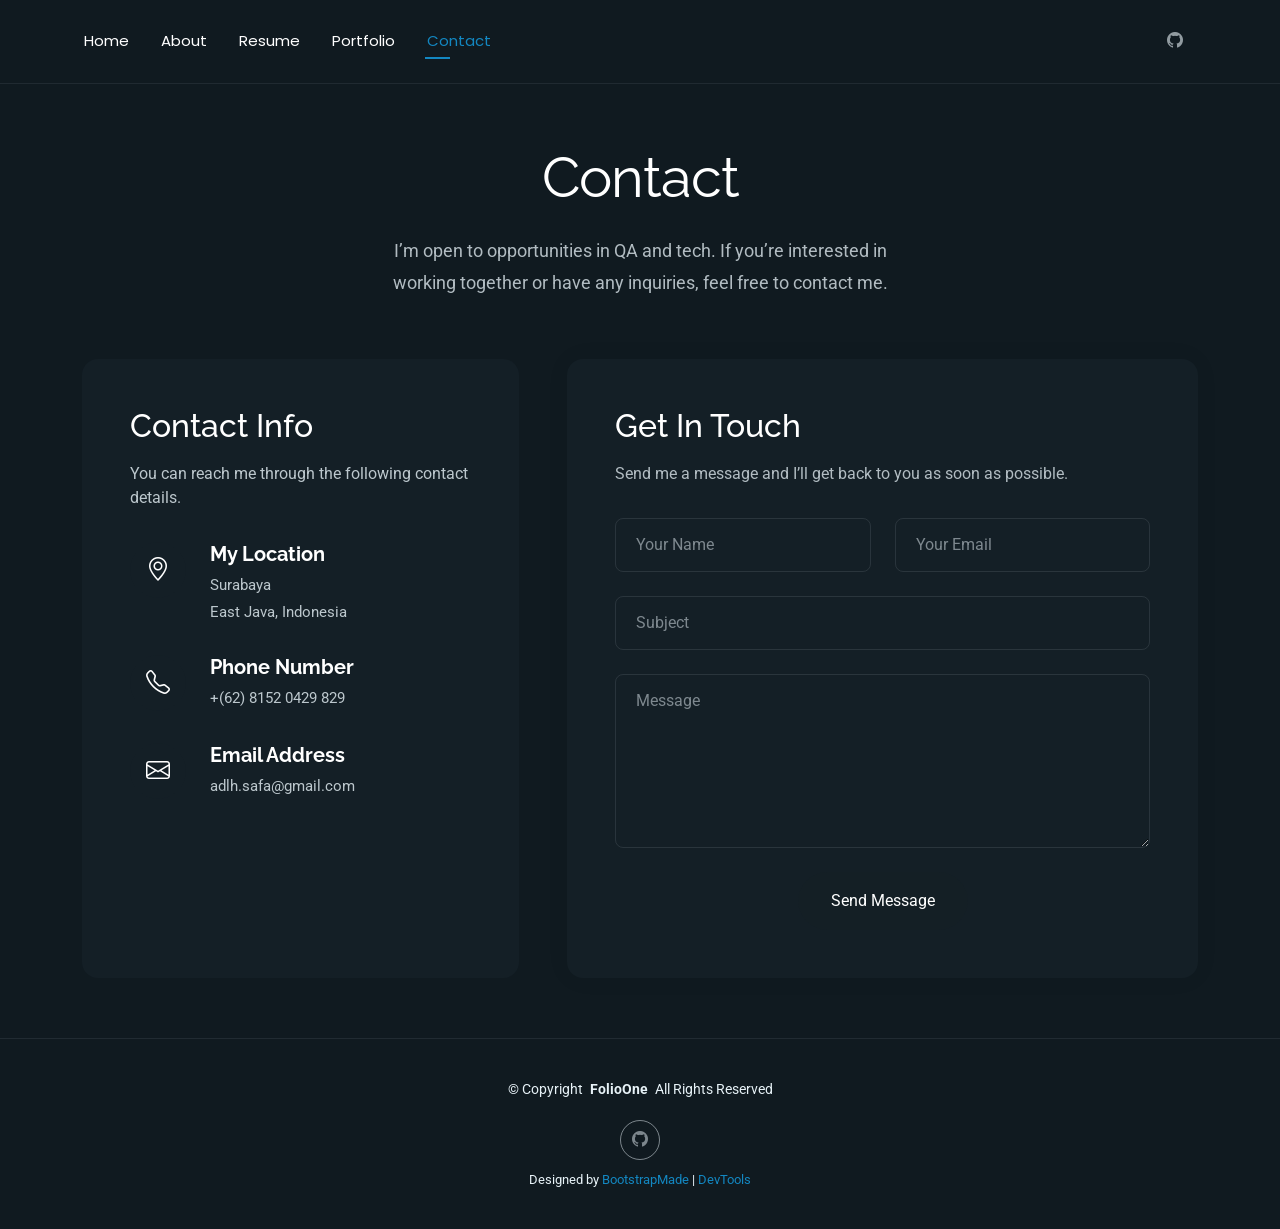
==== contact.html @ fc89f45d "upload portfolio" ====
<!DOCTYPE html>
<html lang="en">

<head>
  <meta charset="utf-8">
  <meta content="width=device-width, initial-scale=1.0" name="viewport">
  <title>Contact - Safa Adilah's Portfolio</title>
  <meta name="description" content="">
  <meta name="keywords" content="">

  <!-- Favicons -->
  <link href="assets/img/favicon.png" rel="icon">
  <link href="assets/img/apple-touch-icon.png" rel="apple-touch-icon">

  <!-- Fonts -->
  <link href="https://fonts.googleapis.com" rel="preconnect">
  <link href="https://fonts.gstatic.com" rel="preconnect" crossorigin>
  <link href="https://fonts.googleapis.com/css2?family=Roboto:ital,wght@0,100;0,300;0,400;0,500;0,700;0,900;1,100;1,300;1,400;1,500;1,700;1,900&family=Poppins:ital,wght@0,100;0,200;0,300;0,400;0,500;0,600;0,700;0,800;0,900;1,100;1,200;1,300;1,400;1,500;1,600;1,700;1,800;1,900&family=Raleway:ital,wght@0,100;0,200;0,300;0,400;0,500;0,600;0,700;0,800;0,900;1,100;1,200;1,300;1,400;1,500;1,600;1,700;1,800;1,900&display=swap" rel="stylesheet">

  <!-- Vendor CSS Files -->
  <link href="assets/vendor/bootstrap/css/bootstrap.min.css" rel="stylesheet">
  <link href="assets/vendor/bootstrap-icons/bootstrap-icons.css" rel="stylesheet">
  <link href="assets/vendor/aos/aos.css" rel="stylesheet">
  <link href="assets/vendor/swiper/swiper-bundle.min.css" rel="stylesheet">
  <link href="assets/vendor/glightbox/css/glightbox.min.css" rel="stylesheet">

  <!-- Main CSS File -->
  <link href="assets/css/main.css" rel="stylesheet">

  <!-- =======================================================
  * Template Name: FolioOne
  * Template URL: https://bootstrapmade.com/folioone-bootstrap-portfolio-website-template/
  * Updated: Aug 23 2025 with Bootstrap v5.3.7
  * Author: BootstrapMade.com
  * License: https://bootstrapmade.com/license/
  ======================================================== -->
</head>

<body class="contact-page">

  <header id="header" class="header d-flex align-items-center light-background sticky-top">
    <div class="container position-relative d-flex align-items-center justify-content-between">

      <!-- <a href="index.html" class="logo d-flex align-items-center me-auto me-xl-0">
      <img src="assets/img/logo.webp" alt="">
      <h1 class="sitename">FolioOne</h1> 
    </a> -->

      <nav id="navmenu" class="navmenu">
        <ul>
          <li><a href="index.html">Home</a></li>
          <li><a href="about.html">About</a></li>
          <li><a href="resume.html">Resume</a></li>
          <li><a href="portfolio.html">Portfolio</a></li>
          <li><a href="contact.html" class="active">Contact</a></li>
        </ul>
        <i class="mobile-nav-toggle d-xl-none bi bi-list"></i>
      </nav>

      <div class="header-social-links">
        <a href="https://github.com/Safadlh/" class="github"><i class="bi bi-github"></i></a>
      </div>

    </div>
  </header>

  <main class="main">

    <!-- Contact Section -->
    <section id="contact" class="contact section">

      <!-- Section Title -->
      <div class="container section-title" data-aos="fade-up">
        <h2>Contact</h2>
        <p>I’m open to opportunities in QA and tech. If you’re interested in working together or have any inquiries, feel free to contact me.</p>
      </div><!-- End Section Title -->

      <div class="container" data-aos="fade-up" data-aos-delay="100">

        <div class="row g-4 g-lg-5">
          <div class="col-lg-5">
            <div class="info-box" data-aos="fade-up" data-aos-delay="200">
              <h3>Contact Info</h3>
              <p>You can reach me through the following contact details.</p>

              <div class="info-item" data-aos="fade-up" data-aos-delay="300">
                <div class="icon-box">
                  <i class="bi bi-geo-alt"></i>
                </div>
                <div class="content">
                  <h4>My Location</h4>
                  <p>Surabaya</p>
                  <p>East Java, Indonesia</p>
                </div>
              </div>

              <div class="info-item" data-aos="fade-up" data-aos-delay="400">
                <div class="icon-box">
                  <i class="bi bi-telephone"></i>
                </div>
                <div class="content">
                  <h4>Phone Number</h4>
                  <p>+(62) 8152 0429 829</p>
                </div>
              </div>

              <div class="info-item" data-aos="fade-up" data-aos-delay="500">
                <div class="icon-box">
                  <i class="bi bi-envelope"></i>
                </div>
                <div class="content">
                  <h4>Email Address</h4>
                  <p>adlh.safa@gmail.com</p>
                </div>
              </div>
            </div>
          </div>

          <div class="col-lg-7">
            <div class="contact-form" data-aos="fade-up" data-aos-delay="300">
              <h3>Get In Touch</h3>
              <p>Send me a message and I’ll get back to you as soon as possible.</p>

              <form action="forms/contact.php" method="post" class="php-email-form" data-aos="fade-up" data-aos-delay="200">
                <div class="row gy-4">

                  <div class="col-md-6">
                    <input type="text" name="name" class="form-control" placeholder="Your Name" required="">
                  </div>

                  <div class="col-md-6 ">
                    <input type="email" class="form-control" name="email" placeholder="Your Email" required="">
                  </div>

                  <div class="col-12">
                    <input type="text" class="form-control" name="subject" placeholder="Subject" required="">
                  </div>

                  <div class="col-12">
                    <textarea class="form-control" name="message" rows="6" placeholder="Message" required=""></textarea>
                  </div>

                  <div class="col-12 text-center">
                    <div class="loading">Loading</div>
                    <div class="error-message"></div>
                    <div class="sent-message">Your message has been sent. Thank you!</div>

                    <button type="submit" class="btn">Send Message</button>
                  </div>

                </div>
              </form>

            </div>
          </div>

        </div>

      </div>

    </section><!-- /Contact Section -->

  </main>

  <footer id="footer" class="footer">

    <div class="container">
      <div class="copyright text-center ">
        <p>© <span>Copyright</span> <strong class="px-1 sitename">FolioOne</strong> <span>All Rights Reserved<br></span></p>
      </div>
      <div class="social-links d-flex justify-content-center">
        <a href="https://github.com/Safadlh/" class="github"><i class="bi bi-github"></i></a>
      </div>
      <div class="credits">
        <!-- All the links in the footer should remain intact. -->
        <!-- You can delete the links only if you've purchased the pro version. -->
        <!-- Licensing information: https://bootstrapmade.com/license/ -->
        <!-- Purchase the pro version with working PHP/AJAX contact form: [buy-url] -->
        Designed by <a href="https://bootstrapmade.com/">BootstrapMade</a> | <a href="https://bootstrapmade.com/tools/">DevTools</a>
      </div>
    </div>

  </footer>

  <!-- Scroll Top -->
  <a href="#" id="scroll-top" class="scroll-top d-flex align-items-center justify-content-center"><i class="bi bi-arrow-up-short"></i></a>

  <!-- Preloader -->
  <div id="preloader"></div>

  <!-- Vendor JS Files -->
  <script src="assets/vendor/bootstrap/js/bootstrap.bundle.min.js"></script>
  <script src="assets/vendor/php-email-form/validate.js"></script>
  <script src="assets/vendor/aos/aos.js"></script>
  <script src="assets/vendor/typed.js/typed.umd.js"></script>
  <script src="assets/vendor/waypoints/noframework.waypoints.js"></script>
  <script src="assets/vendor/purecounter/purecounter_vanilla.js"></script>
  <script src="assets/vendor/swiper/swiper-bundle.min.js"></script>
  <script src="assets/vendor/imagesloaded/imagesloaded.pkgd.min.js"></script>
  <script src="assets/vendor/isotope-layout/isotope.pkgd.min.js"></script>
  <script src="assets/vendor/glightbox/js/glightbox.min.js"></script>

  <!-- Main JS File -->
  <script src="assets/js/main.js"></script>

</body>

</html>
---- assets/css/main.css ----
/**
* Template Name: FolioOne
* Template URL: https://bootstrapmade.com/folioone-bootstrap-portfolio-website-template/
* Updated: Aug 23 2025 with Bootstrap v5.3.7
* Author: BootstrapMade.com
* License: https://bootstrapmade.com/license/
*/

/*--------------------------------------------------------------
# Font & Color Variables
# Help: https://bootstrapmade.com/color-system/
--------------------------------------------------------------*/
/* Fonts */
:root {
  --default-font: "Roboto",  system-ui, -apple-system, "Segoe UI", Roboto, "Helvetica Neue", Arial, "Noto Sans", "Liberation Sans", sans-serif, "Apple Color Emoji", "Segoe UI Emoji", "Segoe UI Symbol", "Noto Color Emoji";
  --heading-font: "Raleway",  sans-serif;
  --nav-font: "Poppins",  sans-serif;
}

/* Global Colors - The following color variables are used throughout the website. Updating them here will change the color scheme of the entire website */
:root { 
  --background-color: #101a20; /* Background color for the entire website, including individual sections */
  --default-color: #e7f2f7; /* Default color used for the majority of the text content across the entire website */
  --heading-color: #ffffff; /* Color for headings, subheadings and title throughout the website */
  --accent-color: #1387c1; /* Accent color that represents your brand on the website. It's used for buttons, links, and other elements that need to stand out */
  --surface-color: #141f26; /* The surface color is used as a background of boxed elements within sections, such as cards, icon boxes, or other elements that require a visual separation from the global background. */
  --contrast-color: #ffffff; /* Contrast color for text, ensuring readability against backgrounds of accent, heading, or default colors. */
}

/* Nav Menu Colors - The following color variables are used specifically for the navigation menu. They are separate from the global colors to allow for more customization options */
:root {
  --nav-color: #ffffff;  /* The default color of the main navmenu links */
  --nav-hover-color: #1387c1; /* Applied to main navmenu links when they are hovered over or active */
  --nav-mobile-background-color: #213642; /* Used as the background color for mobile navigation menu */
  --nav-dropdown-background-color: #051117; /* Used as the background color for dropdown items that appear when hovering over primary navigation items */
  --nav-dropdown-color: #e7f2f7; /* Used for navigation links of the dropdown items in the navigation menu. */
  --nav-dropdown-hover-color: #1387c1; /* Similar to --nav-hover-color, this color is applied to dropdown navigation links when they are hovered over. */
}

/* Color Presets - These classes override global colors when applied to any section or element, providing reuse of the sam color scheme. */

.light-background {
  --background-color: #142027;
  --surface-color: #325264;
}

.dark-background {
  --background-color: #0b1419;
  --default-color: #ffffff;
  --heading-color: #ffffff;
  --surface-color: #252525;
  --contrast-color: #ffffff;
}

/* Smooth scroll */
:root {
  scroll-behavior: smooth;
}

/*--------------------------------------------------------------
# General Styling & Shared Classes
--------------------------------------------------------------*/
body {
  color: var(--default-color);
  background-color: var(--background-color);
  font-family: var(--default-font);
}

a {
  color: var(--accent-color);
  text-decoration: none;
  transition: 0.3s;
}

a:hover {
  color: color-mix(in srgb, var(--accent-color), transparent 25%);
  text-decoration: none;
}

h1,
h2,
h3,
h4,
h5,
h6 {
  color: var(--heading-color);
  font-family: var(--heading-font);
}

/* PHP Email Form Messages
------------------------------*/
.php-email-form .error-message {
  display: none;
  background: #df1529;
  color: #ffffff;
  text-align: left;
  padding: 15px;
  margin-bottom: 24px;
  font-weight: 600;
}

.php-email-form .sent-message {
  display: none;
  color: #ffffff;
  background: #059652;
  text-align: center;
  padding: 15px;
  margin-bottom: 24px;
  font-weight: 600;
}

.php-email-form .loading {
  display: none;
  background: var(--surface-color);
  text-align: center;
  padding: 15px;
  margin-bottom: 24px;
}

.php-email-form .loading:before {
  content: "";
  display: inline-block;
  border-radius: 50%;
  width: 24px;
  height: 24px;
  margin: 0 10px -6px 0;
  border: 3px solid var(--accent-color);
  border-top-color: var(--surface-color);
  animation: php-email-form-loading 1s linear infinite;
}

@keyframes php-email-form-loading {
  0% {
    transform: rotate(0deg);
  }

  100% {
    transform: rotate(360deg);
  }
}

/*--------------------------------------------------------------
# Global Header
--------------------------------------------------------------*/
.header {
  --background-color: rgba(255, 255, 255, 0);
  color: var(--default-color);
  background-color: var(--background-color);
  padding: 15px 0;
  transition: all 0.5s;
  z-index: 997;
  border-bottom: 1px solid color-mix(in srgb, var(--default-color), transparent 92%);
}

.header .logo {
  line-height: 1;
}

.header .logo img {
  max-height: 36px;
  margin-right: 8px;
}

.header .logo h1 {
  font-size: 32px;
  margin: 0;
  font-weight: 400;
  color: var(--heading-color);
}

.header .header-social-links {
  padding-right: 15px;
}

.header .header-social-links a {
  color: color-mix(in srgb, var(--default-color), transparent 40%);
  padding-left: 6px;
  display: inline-block;
  transition: 0.3s;
  font-size: 16px;
}

.header .header-social-links a:hover {
  color: var(--default-color);
}

.header .header-social-links a i {
  line-height: 0px;
}

@media (max-width: 1200px) {
  .header .logo {
    order: 1;
  }

  .header .header-social-links {
    order: 2;
  }

  .header .navmenu {
    order: 3;
  }
}

/* Global Header on Scroll
------------------------------*/
.scrolled .header {
  --background-color: rgba(16, 26, 32, 0.9);
}

/*--------------------------------------------------------------
# Navigation Menu
--------------------------------------------------------------*/
/* Desktop Navigation */
@media (min-width: 1200px) {
  .navmenu {
    padding: 0;
  }

  .navmenu ul {
    margin: 0;
    padding: 0;
    display: flex;
    list-style: none;
    align-items: center;
  }

  .navmenu li {
    position: relative;
  }

  .navmenu>ul>li {
    white-space: nowrap;
    padding: 15px 28px 15px 0;
  }

  .navmenu>ul>li:last-child {
    padding-right: 0;
  }

  .navmenu a,
  .navmenu a:focus {
    color: var(--nav-color);
    font-size: 15px;
    padding: 0 2px;
    font-family: var(--nav-font);
    font-weight: 400;
    display: flex;
    align-items: center;
    justify-content: space-between;
    white-space: nowrap;
    transition: 0.3s;
    position: relative;
  }

  .navmenu a i,
  .navmenu a:focus i {
    font-size: 12px;
    line-height: 0;
    margin-left: 5px;
    transition: 0.3s;
  }

  .navmenu>ul>li>a:before {
    content: "";
    position: absolute;
    height: 2px;
    bottom: -6px;
    left: 0;
    background-color: var(--nav-hover-color);
    visibility: hidden;
    width: 0px;
    transition: all 0.3s ease-in-out 0s;
  }

  .navmenu a:hover:before,
  .navmenu li:hover>a:before,
  .navmenu .active:before {
    visibility: visible;
    width: 25px;
  }

  .navmenu li:hover>a,
  .navmenu .active,
  .navmenu .active:focus {
    color: var(--nav-hover-color);
  }

  .navmenu .dropdown ul {
    margin: 0;
    padding: 10px 0;
    background: var(--nav-dropdown-background-color);
    display: block;
    position: absolute;
    visibility: hidden;
    left: -5px;
    top: 130%;
    opacity: 0;
    transition: 0.3s;
    border-radius: 4px;
    z-index: 99;
    box-shadow: 0px 0px 30px rgba(0, 0, 0, 0.1);
  }

  .navmenu .dropdown ul li {
    min-width: 200px;
  }

  .navmenu .dropdown ul a {
    padding: 10px 20px;
    font-size: 15px;
    text-transform: none;
    color: var(--nav-dropdown-color);
  }

  .navmenu .dropdown ul a i {
    font-size: 12px;
  }

  .navmenu .dropdown ul a:hover,
  .navmenu .dropdown ul .active:hover,
  .navmenu .dropdown ul li:hover>a {
    color: var(--nav-dropdown-hover-color);
  }

  .navmenu .dropdown:hover>ul {
    opacity: 1;
    top: 100%;
    visibility: visible;
  }

  .navmenu .dropdown .dropdown ul {
    top: 0;
    left: -90%;
    visibility: hidden;
  }

  .navmenu .dropdown .dropdown:hover>ul {
    opacity: 1;
    top: 0;
    left: -100%;
    visibility: visible;
  }
}

/* Mobile Navigation */
@media (max-width: 1199px) {
  .mobile-nav-toggle {
    color: var(--nav-color);
    font-size: 28px;
    line-height: 0;
    margin-right: 10px;
    cursor: pointer;
    transition: color 0.3s;
  }

  .navmenu {
    padding: 0;
    z-index: 9997;
  }

  .navmenu ul {
    display: none;
    list-style: none;
    position: absolute;
    inset: 60px 20px 20px 20px;
    padding: 10px 0;
    margin: 0;
    border-radius: 6px;
    background-color: var(--nav-mobile-background-color);
    border: 1px solid color-mix(in srgb, var(--default-color), transparent 90%);
    box-shadow: none;
    overflow-y: auto;
    transition: 0.3s;
    z-index: 9998;
  }

  .navmenu a,
  .navmenu a:focus {
    color: var(--nav-dropdown-color);
    padding: 10px 20px;
    font-family: var(--nav-font);
    font-size: 17px;
    font-weight: 500;
    display: flex;
    align-items: center;
    justify-content: space-between;
    white-space: nowrap;
    transition: 0.3s;
  }

  .navmenu a i,
  .navmenu a:focus i {
    font-size: 12px;
    line-height: 0;
    margin-left: 5px;
    width: 30px;
    height: 30px;
    display: flex;
    align-items: center;
    justify-content: center;
    border-radius: 50%;
    transition: 0.3s;
    background-color: color-mix(in srgb, var(--accent-color), transparent 90%);
  }

  .navmenu a i:hover,
  .navmenu a:focus i:hover {
    background-color: var(--accent-color);
    color: var(--contrast-color);
  }

  .navmenu a:hover,
  .navmenu .active,
  .navmenu .active:focus {
    color: var(--nav-dropdown-hover-color);
  }

  .navmenu .active i,
  .navmenu .active:focus i {
    background-color: var(--accent-color);
    color: var(--contrast-color);
    transform: rotate(180deg);
  }

  .navmenu .dropdown ul {
    position: static;
    display: none;
    z-index: 99;
    padding: 10px 0;
    margin: 10px 20px;
    background-color: var(--nav-dropdown-background-color);
    transition: all 0.5s ease-in-out;
  }

  .navmenu .dropdown ul ul {
    background-color: rgba(33, 37, 41, 0.1);
  }

  .navmenu .dropdown>.dropdown-active {
    display: block;
    background-color: rgba(33, 37, 41, 0.03);
  }

  .mobile-nav-active {
    overflow: hidden;
  }

  .mobile-nav-active .mobile-nav-toggle {
    color: #fff;
    position: absolute;
    font-size: 32px;
    top: 15px;
    right: 15px;
    margin-right: 0;
    z-index: 9999;
  }

  .mobile-nav-active .navmenu {
    position: fixed;
    overflow: hidden;
    inset: 0;
    background: rgba(33, 37, 41, 0.8);
    transition: 0.3s;
  }

  .mobile-nav-active .navmenu>ul {
    display: block;
  }
}

/*--------------------------------------------------------------
# Global Footer
--------------------------------------------------------------*/
.footer {
  color: var(--default-color);
  background-color: var(--background-color);
  font-size: 14px;
  padding: 40px 0;
  position: relative;
  border-top: 1px solid color-mix(in srgb, var(--default-color), transparent 92%);
}

.footer .copyright p {
  margin-bottom: 0;
}

.footer .social-links {
  margin-top: 20px;
}

.footer .social-links a {
  display: flex;
  align-items: center;
  justify-content: center;
  width: 40px;
  height: 40px;
  border-radius: 50%;
  border: 1px solid color-mix(in srgb, var(--default-color), transparent 50%);
  font-size: 16px;
  color: color-mix(in srgb, var(--default-color), transparent 50%);
  margin: 0 5px;
  transition: 0.3s;
}

.footer .social-links a:hover {
  color: var(--accent-color);
  border-color: var(--accent-color);
}

.footer .credits {
  margin-top: 10px;
  font-size: 13px;
  text-align: center;
}

/*--------------------------------------------------------------
# Preloader
--------------------------------------------------------------*/
#preloader {
  position: fixed;
  inset: 0;
  z-index: 9999;
  overflow: hidden;
  background-color: var(--background-color);
  transition: all 0.6s ease-out;
  width: 100%;
  height: 100vh;
}

#preloader:before,
#preloader:after {
  content: "";
  position: absolute;
  border: 4px solid var(--accent-color);
  border-radius: 50%;
  animation: animate-preloader 2s cubic-bezier(0, 0.2, 0.8, 1) infinite;
}

#preloader:after {
  animation-delay: -0.5s;
}

@keyframes animate-preloader {
  0% {
    width: 10px;
    height: 10px;
    top: calc(50% - 5px);
    left: calc(50% - 5px);
    opacity: 1;
  }

  100% {
    width: 72px;
    height: 72px;
    top: calc(50% - 36px);
    left: calc(50% - 36px);
    opacity: 0;
  }
}

/*--------------------------------------------------------------
# Scroll Top Button
--------------------------------------------------------------*/
.scroll-top {
  position: fixed;
  visibility: hidden;
  opacity: 0;
  right: 15px;
  bottom: -15px;
  z-index: 99999;
  background-color: var(--accent-color);
  width: 44px;
  height: 44px;
  border-radius: 50px;
  transition: all 0.4s;
}

.scroll-top i {
  font-size: 24px;
  color: var(--contrast-color);
  line-height: 0;
}

.scroll-top:hover {
  background-color: color-mix(in srgb, var(--accent-color), transparent 20%);
  color: var(--contrast-color);
}

.scroll-top.active {
  visibility: visible;
  opacity: 1;
  bottom: 15px;
}

/*--------------------------------------------------------------
# Disable aos animation delay on mobile devices
--------------------------------------------------------------*/
@media screen and (max-width: 768px) {
  [data-aos-delay] {
    transition-delay: 0 !important;
  }
}

/*--------------------------------------------------------------
# Global Page Titles & Breadcrumbs
--------------------------------------------------------------*/
.page-title {
  color: var(--default-color);
  background-color: var(--background-color);
  position: relative;
}

.page-title .heading {
  padding: 80px 0;
  border-top: 1px solid color-mix(in srgb, var(--default-color), transparent 90%);
}

.page-title .heading h1 {
  font-size: 38px;
  font-weight: 700;
}

.page-title nav {
  background-color: color-mix(in srgb, var(--default-color), transparent 96%);
  padding: 20px 0;
}

.page-title nav ol {
  display: flex;
  flex-wrap: wrap;
  list-style: none;
  padding: 0;
  margin: 0;
  font-size: 16px;
  font-weight: 400;
}

.page-title nav ol li+li {
  padding-left: 10px;
}

.page-title nav ol li+li::before {
  content: "/";
  display: inline-block;
  padding-right: 10px;
  color: color-mix(in srgb, var(--default-color), transparent 70%);
}

/*--------------------------------------------------------------
# Global Sections
--------------------------------------------------------------*/
section,
.section {
  color: var(--default-color);
  background-color: var(--background-color);
  padding: 60px 0;
  scroll-margin-top: 100px;
  overflow: clip;
}

@media (max-width: 1199px) {

  section,
  .section {
    scroll-margin-top: 66px;
  }
}

/*--------------------------------------------------------------
# Global Section Titles
--------------------------------------------------------------*/
.section-title {
  text-align: center;
  padding-bottom: 60px;
  position: relative;
}

.section-title h2 {
  font-size: 3.5rem;
  font-weight: 400;
  line-height: 1.2;
  color: var(--heading-color);
  margin-bottom: 1.5rem;
  letter-spacing: -1px;
}

@media (max-width: 768px) {
  .section-title h2 {
    font-size: 2.5rem;
  }
}

.section-title p {
  font-size: 1.125rem;
  line-height: 1.8;
  color: color-mix(in srgb, var(--default-color), transparent 25%);
  max-width: 900px;
  margin: 0 auto;
  text-wrap: balance;
}

/*--------------------------------------------------------------
# Hero Section
--------------------------------------------------------------*/
.hero {
  padding: 80px 0;
  min-height: 100vh;
  display: flex;
  align-items: center;
}

.hero .hero-content h1 {
  font-size: 3.5rem;
  font-weight: 700;
  margin-bottom: 1rem;
  line-height: 1.2;
}

.hero .hero-content h1 .highlight {
  color: var(--accent-color);
  position: relative;
}

.hero .hero-content h1 .highlight::after {
  content: "";
  position: absolute;
  bottom: 0;
  left: 0;
  width: 100%;
  height: 3px;
  background: linear-gradient(90deg, var(--accent-color), color-mix(in srgb, var(--accent-color), transparent 50%));
  border-radius: 2px;
}

@media (max-width: 768px) {
  .hero .hero-content h1 {
    font-size: 2.5rem;
  }
}

.hero .hero-content h2 {
  font-size: 1.5rem;
  font-weight: 400;
  margin-bottom: 2rem;
  color: color-mix(in srgb, var(--default-color), transparent 20%);
}

.hero .hero-content h2 .typed {
  color: var(--accent-color);
  font-weight: 600;
}

@media (max-width: 768px) {
  .hero .hero-content h2 {
    font-size: 1.25rem;
  }
}

.hero .hero-content p {
  font-size: 1.1rem;
  line-height: 1.6;
  margin-bottom: 2.5rem;
  color: color-mix(in srgb, var(--default-color), transparent 30%);
}

.hero .hero-actions {
  display: flex;
  gap: 1rem;
  margin-bottom: 3rem;
}

.hero .hero-actions .btn {
  padding: 12px 30px;
  border-radius: 50px;
  font-weight: 600;
  text-decoration: none;
  transition: all 0.3s ease;
  border: 2px solid;
}

.hero .hero-actions .btn.btn-primary {
  background: var(--accent-color);
  color: var(--contrast-color);
  border-color: var(--accent-color);
}

.hero .hero-actions .btn.btn-primary:hover {
  background: color-mix(in srgb, var(--accent-color), black 15%);
  border-color: color-mix(in srgb, var(--accent-color), black 15%);
  transform: translateY(-2px);
}

.hero .hero-actions .btn.btn-outline {
  background: transparent;
  color: var(--accent-color);
  border-color: var(--accent-color);
}

.hero .hero-actions .btn.btn-outline:hover {
  transform: translateY(-2px);
}

@media (max-width: 576px) {
  .hero .hero-actions {
    flex-direction: column;
  }

  .hero .hero-actions .btn {
    text-align: center;
  }
}

.hero .social-links {
  display: flex;
  gap: 1rem;
}

.hero .social-links a {
  width: 45px;
  height: 45px;
  background: var(--surface-color);
  border-radius: 50%;
  display: flex;
  align-items: center;
  justify-content: center;
  color: var(--default-color);
  font-size: 1.2rem;
  transition: all 0.3s ease;
}

.hero .social-links a:hover {
  background: var(--accent-color);
  color: var(--contrast-color);
  transform: translateY(-3px);
  box-shadow: 0 8px 25px color-mix(in srgb, var(--accent-color), transparent 70%);
}

.hero .hero-image {
  position: relative;
}

.hero .hero-image .image-wrapper {
  position: relative;
  max-width: 450px;
  margin: 0 auto;
}

.hero .hero-image .image-wrapper img {
  border-radius: 20px;
  box-shadow: 0 5px 15px color-mix(in srgb, var(--default-color), transparent 95%);
  transition: transform 0.3s ease;
}

.hero .hero-image .image-wrapper img:hover {
  transform: scale(1.02);
}

.hero .hero-image .floating-elements {
  position: absolute;
  top: 0;
  left: 0;
  right: 0;
  bottom: 0;
  pointer-events: none;
}

.hero .hero-image .floating-elements .floating-card {
  position: absolute;
  background: var(--surface-color);
  padding: 15px 20px;
  border-radius: 15px;
  box-shadow: 0 10px 30px color-mix(in srgb, var(--default-color), transparent 90%);
  display: flex;
  align-items: center;
  gap: 10px;
  font-weight: 600;
  animation: float 3s ease-in-out infinite;
}

.hero .hero-image .floating-elements .floating-card i {
  font-size: 1.5rem;
  color: var(--accent-color);
}

.hero .hero-image .floating-elements .floating-card.design {
  top: 10%;
  right: -10%;
  animation-delay: 0s;
}

.hero .hero-image .floating-elements .floating-card.code {
  bottom: 30%;
  left: -15%;
  animation-delay: 1s;
}

.hero .hero-image .floating-elements .floating-card.creativity {
  top: 60%;
  right: -5%;
  animation-delay: 2s;
}

@media (max-width: 992px) {
  .hero .hero-image .floating-elements .floating-card {
    display: none;
  }
}

@keyframes float {

  0%,
  100% {
    transform: translateY(0px);
  }

  50% {
    transform: translateY(-10px);
  }
}

@media (max-width: 992px) {
  .hero .hero-content {
    text-align: center;
    margin-bottom: 3rem;
  }
}

/*--------------------------------------------------------------
# About Section
--------------------------------------------------------------*/
.about .intro-content .eyebrow {
  display: inline-block;
  letter-spacing: 0.12em;
  text-transform: uppercase;
  font-size: 12px;
  color: color-mix(in srgb, var(--default-color), transparent 40%);
  margin-bottom: 16px;
}

.about .intro-content .headline {
  font-family: var(--heading-font);
  font-weight: 300;
  line-height: 1.2;
  font-size: clamp(28px, 4vw, 44px);
  margin: 0 0 24px 0;
}

.about .intro-content .lead {
  font-size: 18px;
  line-height: 1.8;
  color: color-mix(in srgb, var(--default-color), transparent 10%);
  margin-bottom: 24px;
}

.about .intro-content p {
  line-height: 1.8;
  margin-bottom: 24px;
  color: color-mix(in srgb, var(--default-color), transparent 5%);
}

.about .intro-content .cta-group {
  display: flex;
  gap: 24px;
  align-items: center;
  margin-top: 24px;
}

.about .intro-content .cta-group .btn-ghost {
  display: inline-flex;
  align-items: center;
  gap: 8px;
  padding: 12px 18px;
  border-radius: 6px;
  color: var(--accent-color);
  background: color-mix(in srgb, var(--accent-color), transparent 92%);
  border: 1px solid color-mix(in srgb, var(--accent-color), transparent 70%);
  transition: 0.3s ease-in-out;
}

.about .intro-content .cta-group .btn-ghost:hover,
.about .intro-content .cta-group .btn-ghost:focus {
  color: var(--contrast-color);
  background: var(--accent-color);
  border-color: var(--accent-color);
  outline: none;
  box-shadow: 0 0 0 3px color-mix(in srgb, var(--accent-color), transparent 70%);
}

.about .intro-content .cta-group .link-underline {
  display: inline-flex;
  align-items: center;
  gap: 8px;
  position: relative;
  color: var(--accent-color);
  padding-bottom: 4px;
  transition: 0.3s ease-in-out;
}

.about .intro-content .cta-group .link-underline::after {
  content: "";
  position: absolute;
  left: 0;
  right: 0;
  bottom: 0;
  height: 1px;
  background: color-mix(in srgb, var(--accent-color), transparent 40%);
  transform: scaleX(0.4);
  transform-origin: left;
  transition: 0.3s ease-in-out;
}

.about .intro-content .cta-group .link-underline:hover,
.about .intro-content .cta-group .link-underline:focus {
  color: color-mix(in srgb, var(--accent-color), transparent 10%);
  outline: none;
}

.about .intro-content .cta-group .link-underline:hover::after,
.about .intro-content .cta-group .link-underline:focus::after {
  transform: scaleX(1);
}

.about .profile-figure {
  margin: 0;
}

.about .profile-figure .profile-photo {
  width: 88%;
  max-width: 440px;
  border-radius: 18px;
  box-shadow: 0 10px 30px color-mix(in srgb, var(--default-color), transparent 92%);
  transform: translateY(0);
  transition: transform 0.3s ease-in-out;
}

.about .profile-figure .profile-caption {
  margin-top: 24px;
  display: flex;
  align-items: center;
  justify-content: center;
}

.about .profile-figure .profile-caption .meta {
  font-size: 14px;
  color: color-mix(in srgb, var(--default-color), transparent 20%);
}

.about .profile-figure .profile-caption .meta .funfact {
  font-size: 13px;
  margin-top: 4px;
  color: color-mix(in srgb, var(--default-color), transparent 35%);
}

.about .profile-figure:hover .profile-photo {
  transform: translateY(-4px);
}

.about .skill-item {
  padding: 24px;
  border-radius: 6px;
  transition: 0.3s ease-in-out;
  background: color-mix(in srgb, var(--surface-color), var(--accent-color) 2%);
  border: 1px solid color-mix(in srgb, var(--default-color), transparent 88%);
  height: 100%;
}

.about .skill-item i {
  font-size: 24px;
  color: var(--accent-color);
  margin-bottom: 16px;
  display: inline-block;
}

.about .skill-item h3 {
  font-size: 16px;
  margin-bottom: 6px;
  font-weight: 500;
}

.about .skill-item p {
  margin: 0;
  font-size: 14px;
  color: color-mix(in srgb, var(--default-color), transparent 25%);
}

.about .skill-item:hover {
  transform: translateY(-3px);
  border-color: color-mix(in srgb, var(--accent-color), transparent 60%);
  box-shadow: 0 10px 30px color-mix(in srgb, var(--default-color), transparent 92%);
}

.about .timeline-item {
  position: relative;
  padding-left: 26px;
}

.about .timeline-item time {
  display: inline-block;
  font-size: 12px;
  letter-spacing: 0.08em;
  text-transform: uppercase;
  color: color-mix(in srgb, var(--default-color), transparent 45%);
  margin-bottom: 6px;
}

.about .timeline-item h4 {
  font-size: 18px;
  font-weight: 400;
  margin: 0 0 6px;
}

.about .timeline-item p {
  font-size: 14px;
  color: color-mix(in srgb, var(--default-color), transparent 25%);
  margin: 0;
}

.about .timeline-item .dot {
  position: absolute;
  left: 0;
  top: 4px;
  width: 10px;
  height: 10px;
  border-radius: 50%;
  background: var(--accent-color);
  box-shadow: 0 0 0 6px color-mix(in srgb, var(--accent-color), transparent 80%);
}

.about .personal-quote {
  padding: 24px 0;
}

.about .personal-quote p {
  font-family: var(--heading-font);
  font-weight: 300;
  font-size: clamp(20px, 3vw, 28px);
  line-height: 1.5;
  color: color-mix(in srgb, var(--default-color), transparent 5%);
  margin: 0 auto;
  max-width: 800px;
}

.about .fact-pill {
  display: flex;
  align-items: center;
  justify-content: center;
  gap: 10px;
  padding: 10px 14px;
  border-radius: 999px;
  border: 1px solid color-mix(in srgb, var(--default-color), transparent 85%);
  background: var(--surface-color);
  color: color-mix(in srgb, var(--default-color), transparent 10%);
  transition: 0.3s ease-in-out;
}

.about .fact-pill i {
  color: var(--accent-color);
}

.about .fact-pill span {
  font-size: 14px;
}

.about .fact-pill:hover {
  transform: translateY(-2px);
  border-color: color-mix(in srgb, var(--accent-color), transparent 60%);
  box-shadow: 0 10px 30px color-mix(in srgb, var(--default-color), transparent 92%);
}

.about .fact-pill:focus-within {
  box-shadow: 0 0 0 3px color-mix(in srgb, var(--accent-color), transparent 70%);
}

@media (max-width: 992px) {
  .about .profile-figure {
    text-align: center !important;
  }

  .about .profile-figure .profile-photo {
    width: 72%;
  }

  .about .intro-content .cta-group {
    flex-wrap: wrap;
  }
}

@media (max-width: 576px) {
  .about .profile-figure .profile-photo {
    width: 100%;
  }
}

/*--------------------------------------------------------------
# Skills Section
--------------------------------------------------------------*/
.skills .skill-box {
  background-color: var(--surface-color);
  padding: 2rem;
  border-radius: 8px;
  box-shadow: 0 0 20px rgba(0, 0, 0, 0.05);
}

.skills .skill-box h3 {
  font-size: 1.2rem;
  margin-bottom: 1rem;
  font-weight: 600;
}

.skills .skill-box p {
  font-size: 0.9rem;
  margin-bottom: 0.8rem;
  opacity: 0.6;
}

.skills .skill-box .progress {
  background-color: color-mix(in srgb, var(--accent-color), transparent 85%);
  border-radius: 50px;
  height: 8px;
  margin-top: 5px;
  overflow: hidden;
}

.skills .skill-box .progress .progress-bar {
  background-color: var(--accent-color);
  height: 100%;
  position: relative;
  border-radius: 50px;
  transition: 0.9s;
  width: 1px;
}

/*--------------------------------------------------------------
# Stats Section
--------------------------------------------------------------*/
.stats .avatars {
  position: relative;
}

.stats .avatars img {
  width: 60px;
  height: 60px;
  border: 3px solid var(--accent-color);
  margin-right: -15px;
  transition: transform 0.3s ease;
}

.stats .avatars img:hover {
  transform: translateY(-5px);
  z-index: 2;
}

.stats .counters h2 {
  color: var(--heading-color);
  font-size: 48px;
  font-weight: 700;
  margin-bottom: 10px;
}

.stats .counters h2 span {
  display: inline-block;
}

.stats .counters p {
  color: var(--default-color);
  font-size: 18px;
  margin: 0;
  opacity: 0.9;
}

@media (max-width: 991px) {
  .stats .row {
    text-align: center;
  }

  .stats .avatars {
    justify-content: center;
    margin-bottom: 40px;
  }

  .stats .counters h2 {
    font-size: 36px;
  }

  .stats .counters p {
    font-size: 16px;
  }

  .stats .counters .col-md-4 {
    margin-bottom: 30px;
  }

  .stats .counters .col-md-4:last-child {
    margin-bottom: 0;
  }
}

@media (max-width: 576px) {
  .stats {
    padding: 60px 0;
  }

  .stats .avatars {
    flex-wrap: wrap;
    justify-content: center;
  }

  .stats .avatars img {
    margin: 0 -8px;
  }
}

/*--------------------------------------------------------------
# Testimonials Section
--------------------------------------------------------------*/
.testimonials .testimonials-carousel,
.testimonials .testimonials-slider {
  overflow: hidden;
}

.testimonials .testimonial-item .testimonial-content {
  border-left: 3px solid var(--accent-color);
  padding-left: 30px;
}

.testimonials .testimonial-item .testimonial-img {
  border-radius: 50%;
  border: 4px solid var(--background-color);
  margin: 0 auto;
}

.testimonials .testimonial-item h3 {
  font-size: 20px;
  font-weight: bold;
  margin: 10px 0 5px 0;
}

.testimonials .testimonial-item h4 {
  font-size: 14px;
  color: color-mix(in srgb, var(--default-color), transparent 40%);
  margin: 0 0 10px 0;
}

.testimonials .testimonial-item .stars i {
  color: #ffc107;
  margin: 0 1px;
}

.testimonials .testimonial-item .quote-icon-left,
.testimonials .testimonial-item .quote-icon-right {
  color: color-mix(in srgb, var(--accent-color), transparent 50%);
  font-size: 26px;
  line-height: 0;
}

.testimonials .testimonial-item .quote-icon-left {
  display: inline-block;
  left: -5px;
  position: relative;
}

.testimonials .testimonial-item .quote-icon-right {
  display: inline-block;
  right: -5px;
  position: relative;
  top: 10px;
  transform: scale(-1, -1);
}

.testimonials .testimonial-item p {
  font-style: italic;
}

.testimonials .swiper-wrapper {
  height: auto;
}

.testimonials .swiper-pagination {
  margin-top: 30px;
  position: relative;
}

.testimonials .swiper-pagination .swiper-pagination-bullet {
  width: 12px;
  height: 12px;
  background-color: color-mix(in srgb, var(--default-color), transparent 85%);
  opacity: 1;
}

.testimonials .swiper-pagination .swiper-pagination-bullet-active {
  background-color: var(--accent-color);
}

/*--------------------------------------------------------------
# Resume Section
--------------------------------------------------------------*/
.resume .resume-item {
  margin-bottom: 3rem;
}

.resume .resume-item .resume-title {
  font-size: 1.75rem;
  font-weight: 700;
  margin-bottom: 1.5rem;
  padding-bottom: 1.5rem;
  position: relative;
  color: var(--heading-color);
}

.resume .resume-item .resume-title::after {
  content: "";
  position: absolute;
  display: block;
  width: 50px;
  height: 3px;
  background: var(--accent-color);
  bottom: 0;
  left: 0;
}

.resume .resume-item .resume-content {
  padding-left: 1.25rem;
  border-left: 2px solid color-mix(in srgb, var(--accent-color), transparent 85%);
}

.resume .resume-item article {
  position: relative;
  margin-bottom: 2.5rem;
}

.resume .resume-item article::before {
  content: "";
  position: absolute;
  width: 16px;
  height: 16px;
  border-radius: 50%;
  left: -1.8rem;
  top: 0.25rem;
  background: var(--background-color);
  border: 2px solid var(--accent-color);
}

.resume .resume-item article h4 {
  font-size: 1.25rem;
  font-weight: 600;
  margin-bottom: 0.5rem;
  color: var(--heading-color);
}

.resume .resume-item article h5 {
  font-size: 1rem;
  background: color-mix(in srgb, var(--accent-color), transparent 92%);
  padding: 0.375rem 0.75rem;
  display: inline-block;
  font-weight: 600;
  margin: 0.5rem 0;
  color: var(--accent-color);
  border-radius: 4px;
}

.resume .resume-item article .institution,
.resume .resume-item article .company {
  font-size: 1rem;
  margin-bottom: 1rem;
  color: color-mix(in srgb, var(--default-color), transparent 25%);
}

.resume .resume-item article p {
  margin-bottom: 1rem;
}

.resume .resume-item article ul {
  padding-left: 1.25rem;
  margin-bottom: 0;
}

.resume .resume-item article ul li {
  padding-bottom: 0.75rem;
  position: relative;
}

.resume .resume-item article ul li:last-child {
  padding-bottom: 0;
}

.resume .skill-item {
  margin-bottom: 2rem;
}

.resume .skill-item h4 {
  font-size: 1rem;
  font-weight: 600;
  margin-bottom: 0.75rem;
  color: var(--heading-color);
}

.resume .skill-item .progress {
  height: 0.75rem;
  background-color: color-mix(in srgb, var(--accent-color), transparent 92%);
  border-radius: 1rem;
  overflow: visible;
}

.resume .skill-item .progress .progress-bar {
  background-color: var(--accent-color);
  position: relative;
  border-radius: 1rem;
  width: 0;
  transition: width 1s ease;
}

.resume .skill-item .progress .progress-bar::after {
  content: attr(aria-valuenow) "%";
  position: absolute;
  right: 0;
  top: -1.75rem;
  font-size: 0.875rem;
  font-weight: 600;
  color: var(--accent-color);
}

@media (max-width: 991.98px) {
  .resume .resume-item {
    margin-bottom: 2rem;
  }
}

@media (max-width: 767.98px) {
  .resume .resume-content {
    padding-left: 1rem !important;
  }

  .resume article::before {
    left: -2rem !important;
  }
}

.tools-group {
  margin-bottom: 20px;
}

.tools-group h4 {
  font-size: 16px;
  margin-bottom: 10px;
  color: var(--heading-color);
  font-weight: 600;
}

.tools-tags {
  display: flex;
  flex-wrap: wrap;
  gap: 10px;
}

.tools-tags span {
  font-size: 0.8rem;
  padding: 5px 12px;
  border-radius: 20px;
  background-color: color-mix(in srgb, var(--accent-color), transparent 90%);
  color: var(--accent-color);
  font-weight: 500;
}

/*--------------------------------------------------------------
# Services Section
--------------------------------------------------------------*/
.services .service-item {
  display: flex;
  background-color: var(--surface-color);
  border-radius: 12px;
  padding: 2rem;
  height: 100%;
  position: relative;
  overflow: hidden;
  box-shadow: 0 5px 20px rgba(0, 0, 0, 0.03);
  transition: all 0.4s ease;
}

.services .service-item::before {
  content: "";
  position: absolute;
  left: 0;
  top: 0;
  height: 100%;
  width: 4px;
  background-color: var(--accent-color);
  transform: scaleY(0);
  transform-origin: bottom;
  transition: transform 0.4s cubic-bezier(0.65, 0, 0.35, 1);
}

.services .service-item:hover {
  box-shadow: 0 10px 30px rgba(0, 0, 0, 0.08);
  transform: translateY(-5px);
}

.services .service-item:hover::before {
  transform: scaleY(1);
}

.services .service-item:hover .service-icon {
  background-color: var(--accent-color);
  color: var(--contrast-color);
  transform: rotateY(180deg);
}

.services .service-item:hover .service-icon i {
  transform: rotateY(180deg);
}

.services .service-item:hover .service-link i {
  transform: translateX(5px);
}

.services .service-icon {
  flex-shrink: 0;
  width: 70px;
  height: 70px;
  border-radius: 12px;
  background-color: color-mix(in srgb, var(--accent-color), transparent 90%);
  color: var(--accent-color);
  display: flex;
  align-items: center;
  justify-content: center;
  margin-right: 1.5rem;
  transition: all 0.5s ease;
}

.services .service-icon i {
  font-size: 2rem;
  transition: transform 0.5s ease;
}

.services .service-content {
  flex-grow: 1;
}

.services .service-content h3 {
  font-size: 1.4rem;
  margin-bottom: 1rem;
  font-weight: 700;
  color: var(--heading-color);
}

.services .service-content p {
  margin-bottom: 1.25rem;
  color: color-mix(in srgb, var(--default-color), transparent 20%);
}

.services .service-link {
  display: inline-flex;
  align-items: center;
  color: var(--accent-color);
  font-weight: 600;
  text-decoration: none;
  transition: color 0.3s ease;
}

.services .service-link span {
  margin-right: 0.5rem;
}

.services .service-link i {
  transition: transform 0.3s ease;
}

.services .service-link:hover {
  color: color-mix(in srgb, var(--accent-color), transparent 25%);
}

@media (max-width: 767.98px) {
  .services .service-item {
    padding: 1.5rem;
    margin-bottom: 1rem;
  }

  .services .service-icon {
    width: 60px;
    height: 60px;
    margin-right: 1rem;
  }

  .services .service-icon i {
    font-size: 1.5rem;
  }

  .services .service-content h3 {
    font-size: 1.2rem;
    margin-bottom: 0.75rem;
  }

  .services .service-content p {
    margin-bottom: 1rem;
    font-size: 0.95rem;
  }
}

@media (max-width: 575.98px) {
  .services .service-item {
    flex-direction: column;
    text-align: center;
  }

  .services .service-item::before {
    width: 100%;
    height: 4px;
    transform: scaleX(0);
    transform-origin: left;
  }

  .services .service-item:hover::before {
    transform: scaleX(1);
  }

  .services .service-icon {
    margin-right: 0;
    margin-bottom: 1.25rem;
  }

  .services .service-link {
    justify-content: center;
  }
}

/*--------------------------------------------------------------
# Service Details Section
--------------------------------------------------------------*/
.service-details .service-hero {
  margin-bottom: 4rem;
}

.service-details .service-hero .service-meta {
  display: flex;
  align-items: center;
  gap: 1rem;
  margin-bottom: 1.5rem;
}

.service-details .service-hero .service-meta .service-category {
  background: color-mix(in srgb, var(--accent-color), transparent 85%);
  color: var(--accent-color);
  padding: 0.5rem 1rem;
  border-radius: 20px;
  font-size: 0.85rem;
  font-weight: 500;
  letter-spacing: 0.5px;
}

.service-details .service-hero .service-meta .reading-time {
  color: color-mix(in srgb, var(--default-color), transparent 50%);
  font-size: 0.9rem;
  font-weight: 300;
}

.service-details .service-hero h1 {
  font-size: 3.5rem;
  font-weight: 300;
  line-height: 1.2;
  margin-bottom: 1.5rem;
  color: var(--heading-color);
  letter-spacing: -0.02em;
}

.service-details .service-hero .service-description {
  font-size: 1.25rem;
  line-height: 1.7;
  color: color-mix(in srgb, var(--default-color), transparent 25%);
  font-weight: 300;
  margin: 0;
}

.service-details .service-visual {
  margin-bottom: 4rem;
  overflow: hidden;
  border-radius: 4px;
}

.service-details .service-visual img {
  width: 100%;
  height: 400px;
  object-fit: cover;
  transition: transform 0.5s ease;
}

.service-details .service-visual img:hover {
  transform: scale(1.02);
}

.service-details .service-narrative {
  margin-bottom: 5rem;
}

.service-details .service-narrative h3 {
  font-size: 2rem;
  font-weight: 300;
  margin-bottom: 2rem;
  color: var(--heading-color);
  letter-spacing: -0.01em;
}

.service-details .service-narrative p {
  font-size: 1.1rem;
  line-height: 1.8;
  margin-bottom: 2rem;
  color: var(--default-color);
  font-weight: 300;
}

.service-details .benefits-grid {
  display: grid;
  grid-template-columns: repeat(auto-fit, minmax(280px, 1fr));
  gap: 2.5rem;
  margin-top: 3rem;
}

.service-details .benefits-grid .benefit-card {
  text-align: center;
  padding: 0;
}

.service-details .benefits-grid .benefit-card .benefit-icon {
  width: 60px;
  height: 60px;
  background: color-mix(in srgb, var(--accent-color), transparent 90%);
  border-radius: 50%;
  display: flex;
  align-items: center;
  justify-content: center;
  margin: 0 auto 1.5rem;
  transition: all 0.3s ease;
}

.service-details .benefits-grid .benefit-card .benefit-icon i {
  font-size: 1.5rem;
  color: var(--accent-color);
}

.service-details .benefits-grid .benefit-card:hover .benefit-icon {
  background: var(--accent-color);
  transform: translateY(-2px);
}

.service-details .benefits-grid .benefit-card:hover .benefit-icon i {
  color: var(--contrast-color);
}

.service-details .benefits-grid .benefit-card h4 {
  font-size: 1.2rem;
  font-weight: 400;
  margin-bottom: 1rem;
  color: var(--heading-color);
}

.service-details .benefits-grid .benefit-card p {
  font-size: 1rem;
  line-height: 1.6;
  color: color-mix(in srgb, var(--default-color), transparent 30%);
  margin: 0;
}

.service-details .timeline-section {
  margin-bottom: 4rem;
}

.service-details .timeline-section h3 {
  font-size: 2rem;
  font-weight: 300;
  margin-bottom: 3rem;
  color: var(--heading-color);
  letter-spacing: -0.01em;
}

.service-details .timeline-section .timeline {
  position: relative;
}

.service-details .timeline-section .timeline::before {
  content: "";
  position: absolute;
  left: 30px;
  top: 0;
  bottom: 0;
  width: 1px;
  background: color-mix(in srgb, var(--default-color), transparent 85%);
}

.service-details .timeline-section .timeline .timeline-item {
  position: relative;
  padding-left: 80px;
  margin-bottom: 3rem;
}

.service-details .timeline-section .timeline .timeline-item:last-child {
  margin-bottom: 0;
}

.service-details .timeline-section .timeline .timeline-item .timeline-marker {
  position: absolute;
  left: 0;
  top: 0;
  width: 60px;
  height: 60px;
  background: var(--surface-color);
  border: 2px solid color-mix(in srgb, var(--accent-color), transparent 70%);
  border-radius: 50%;
  display: flex;
  align-items: center;
  justify-content: center;
  z-index: 1;
}

.service-details .timeline-section .timeline .timeline-item .timeline-marker span {
  font-size: 1.2rem;
  font-weight: 500;
  color: var(--accent-color);
}

.service-details .timeline-section .timeline .timeline-item .timeline-content h4 {
  font-size: 1.3rem;
  font-weight: 400;
  margin-bottom: 0.75rem;
  color: var(--heading-color);
}

.service-details .timeline-section .timeline .timeline-item .timeline-content p {
  font-size: 1rem;
  line-height: 1.6;
  margin-bottom: 0.5rem;
  color: var(--default-color);
}

.service-details .timeline-section .timeline .timeline-item .timeline-content small {
  color: color-mix(in srgb, var(--default-color), transparent 40%);
  font-size: 0.9rem;
  font-weight: 500;
}

.service-details .service-sidebar {
  padding-left: 2rem;
}

@media (max-width: 992px) {
  .service-details .service-sidebar {
    padding-left: 0;
    margin-top: 4rem;
  }
}

.service-details .overview-card,
.service-details .success-story,
.service-details .consultation-form {
  background: var(--surface-color);
  border-radius: 8px;
  padding: 2.5rem;
  margin-bottom: 2.5rem;
  border: 1px solid color-mix(in srgb, var(--default-color), transparent 93%);
  transition: all 0.3s ease;
}

.service-details .overview-card:hover,
.service-details .success-story:hover,
.service-details .consultation-form:hover {
  border-color: color-mix(in srgb, var(--accent-color), transparent 80%);
}

.service-details .overview-card .overview-header h4 {
  font-size: 1.4rem;
  font-weight: 400;
  margin-bottom: 2rem;
  color: var(--heading-color);
}

.service-details .overview-card .overview-stats {
  display: grid;
  grid-template-columns: repeat(3, 1fr);
  gap: 1.5rem;
  margin-bottom: 2rem;
}

.service-details .overview-card .overview-stats .stat-item {
  text-align: center;
}

.service-details .overview-card .overview-stats .stat-item .stat-number {
  font-size: 2rem;
  font-weight: 300;
  color: var(--accent-color);
  line-height: 1;
  margin-bottom: 0.5rem;
}

.service-details .overview-card .overview-stats .stat-item .stat-label {
  font-size: 0.85rem;
  color: color-mix(in srgb, var(--default-color), transparent 40%);
  font-weight: 500;
  text-transform: uppercase;
  letter-spacing: 0.5px;
}

.service-details .overview-card .overview-details {
  border-top: 1px solid color-mix(in srgb, var(--default-color), transparent 90%);
  padding-top: 1.5rem;
}

.service-details .overview-card .overview-details .detail-row {
  display: flex;
  justify-content: space-between;
  align-items: center;
  margin-bottom: 1rem;
}

.service-details .overview-card .overview-details .detail-row:last-child {
  margin-bottom: 0;
}

.service-details .overview-card .overview-details .detail-row .detail-label {
  font-size: 0.95rem;
  color: color-mix(in srgb, var(--default-color), transparent 30%);
  font-weight: 400;
}

.service-details .overview-card .overview-details .detail-row .detail-value {
  font-size: 0.95rem;
  color: var(--heading-color);
  font-weight: 500;
}

.service-details .success-story .story-quote p {
  font-size: 1.1rem;
  line-height: 1.7;
  color: color-mix(in srgb, var(--default-color), transparent 20%);
  font-style: italic;
  margin-bottom: 2rem;
}

.service-details .success-story .story-author {
  display: flex;
  align-items: center;
  gap: 1rem;
  margin-bottom: 1.5rem;
}

.service-details .success-story .story-author .author-avatar {
  width: 50px;
  height: 50px;
  border-radius: 50%;
  object-fit: cover;
}

.service-details .success-story .story-author .author-details h5 {
  font-size: 1rem;
  font-weight: 500;
  margin-bottom: 0.25rem;
  color: var(--heading-color);
}

.service-details .success-story .story-author .author-details span {
  display: block;
  font-size: 0.9rem;
  color: color-mix(in srgb, var(--default-color), transparent 40%);
  margin-bottom: 0.25rem;
}

.service-details .success-story .story-author .author-details small {
  font-size: 0.8rem;
  color: color-mix(in srgb, var(--default-color), transparent 50%);
}

.service-details .success-story .story-metrics {
  display: grid;
  grid-template-columns: repeat(2, 1fr);
  gap: 1rem;
  padding-top: 1.5rem;
  border-top: 1px solid color-mix(in srgb, var(--default-color), transparent 90%);
}

.service-details .success-story .story-metrics .metric {
  text-align: center;
}

.service-details .success-story .story-metrics .metric .metric-value {
  font-size: 1.5rem;
  font-weight: 500;
  color: var(--accent-color);
  display: block;
  margin-bottom: 0.25rem;
}

.service-details .success-story .story-metrics .metric .metric-label {
  font-size: 0.8rem;
  color: color-mix(in srgb, var(--default-color), transparent 40%);
  text-transform: uppercase;
  letter-spacing: 0.5px;
}

.service-details .consultation-form .form-header {
  margin-bottom: 2rem;
}

.service-details .consultation-form .form-header h4 {
  font-size: 1.4rem;
  font-weight: 400;
  margin-bottom: 0.75rem;
  color: var(--heading-color);
}

.service-details .consultation-form .form-header p {
  font-size: 0.95rem;
  line-height: 1.6;
  color: color-mix(in srgb, var(--default-color), transparent 30%);
  margin: 0;
}

.service-details .consultation-form .form-group {
  margin-bottom: 1.5rem;
}

.service-details .consultation-form .form-input {
  width: 100%;
  padding: 1rem;
  border: 1px solid color-mix(in srgb, var(--default-color), transparent 85%);
  border-radius: 4px;
  font-size: 0.95rem;
  transition: all 0.3s ease;
  background: transparent;
}

.service-details .consultation-form .form-input:focus {
  outline: none;
  border-color: var(--accent-color);
  box-shadow: 0 0 0 3px color-mix(in srgb, var(--accent-color), transparent 90%);
}

.service-details .consultation-form input[type=text],
.service-details .consultation-form input[type=email],
.service-details .consultation-form input[type=tel],
.service-details .consultation-form select,
.service-details .consultation-form textarea {
  color: var(--default-color);
  background-color: var(--surface-color);
  font-size: 14px;
  border-color: color-mix(in srgb, var(--default-color), transparent 80%);
}

.service-details .consultation-form input[type=text]:focus,
.service-details .consultation-form input[type=email]:focus,
.service-details .consultation-form input[type=tel]:focus,
.service-details .consultation-form select:focus,
.service-details .consultation-form textarea:focus {
  border-color: var(--accent-color);
}

.service-details .consultation-form input[type=text]::placeholder,
.service-details .consultation-form input[type=email]::placeholder,
.service-details .consultation-form input[type=tel]::placeholder,
.service-details .consultation-form select::placeholder,
.service-details .consultation-form textarea::placeholder {
  color: color-mix(in srgb, var(--default-color), transparent 70%);
}

.service-details .consultation-form .btn-consultation {
  background: var(--accent-color);
  color: var(--contrast-color);
  border: none;
  padding: 1rem 2rem;
  border-radius: 4px;
  font-size: 0.95rem;
  font-weight: 500;
  width: 100%;
  display: flex;
  align-items: center;
  justify-content: center;
  gap: 0.5rem;
  transition: all 0.3s ease;
  text-transform: none;
}

.service-details .consultation-form .btn-consultation:hover {
  background: color-mix(in srgb, var(--accent-color), transparent 10%);
  transform: translateY(-1px);
}

.service-details .consultation-form .btn-consultation i {
  font-size: 0.9rem;
}

@media (max-width: 768px) {
  .service-details .service-hero h1 {
    font-size: 2.5rem;
  }

  .service-details .service-hero .service-description {
    font-size: 1.1rem;
  }

  .service-details .service-visual img {
    height: 250px;
  }

  .service-details .benefits-grid {
    grid-template-columns: 1fr;
    gap: 2rem;
  }

  .service-details .timeline-section .timeline::before {
    left: 20px;
  }

  .service-details .timeline-section .timeline .timeline-item {
    padding-left: 60px;
  }

  .service-details .timeline-section .timeline .timeline-item .timeline-marker {
    width: 40px;
    height: 40px;
  }

  .service-details .timeline-section .timeline .timeline-item .timeline-marker span {
    font-size: 1rem;
  }

  .service-details .overview-card .overview-stats {
    grid-template-columns: 1fr;
    gap: 1rem;
  }
}

/*--------------------------------------------------------------
# Portfolio Section
--------------------------------------------------------------*/
.portfolio .portfolio-filters {
  display: flex;
  justify-content: center;
  flex-wrap: wrap;
  gap: 10px;
  margin-bottom: 35px;
  padding: 0;
  list-style: none;
}

.portfolio .portfolio-filters li {
  padding: 8px 20px;
  font-size: 0.95rem;
  font-weight: 500;
  border-radius: 30px;
  cursor: pointer;
  transition: all 0.3s ease;
  background-color: color-mix(in srgb, var(--accent-color), transparent 90%);
  color: var(--accent-color);
}

.portfolio .portfolio-filters li:hover {
  background-color: color-mix(in srgb, var(--accent-color), transparent 80%);
}

.portfolio .portfolio-filters li.filter-active {
  background-color: var(--accent-color);
  color: var(--contrast-color);
}

/* CARD */
.portfolio .portfolio-card {
  background-color: var(--surface-color);
  border-radius: 18px;
  overflow: hidden;
  box-shadow: 0 10px 25px rgba(0, 0, 0, 0.12);
  transition: all 0.35s ease;
  height: 100%;
  width:100%;
  display: flex;
  flex-direction: column;
}

.portfolio .portfolio-card:hover {
  transform: translateY(-8px);
  box-shadow: 0 20px 35px rgba(0, 0, 0, 0.18);
}

.portfolio .portfolio-card:hover .portfolio-img .portfolio-overlay {
  opacity: 1;
}

.portfolio .portfolio-card:hover .portfolio-img img {
  transform: scale(1.05);
}

/* IMAGE */
.portfolio .portfolio-card .portfolio-img {
  position: relative;
  overflow: hidden;
  height: 220px;
}

.portfolio .portfolio-card .portfolio-img img {
  width: 100%;
  height: 100%;
  object-fit: cover;
  display: block;
}

.portfolio .portfolio-card .portfolio-img .portfolio-overlay {
  position: absolute;
  inset: 0;
  background: rgba(0, 0, 0, 0.58);
  display: flex;
  align-items: center;
  justify-content: center;
  gap: 15px;
  opacity: 0;
  transition: all 0.3s ease;
}

.portfolio .portfolio-card .portfolio-img .portfolio-overlay a {
  width: 45px;
  height: 45px;
  background-color: var(--accent-color);
  color: var(--contrast-color);
  border-radius: 50%;
  display: flex;
  align-items: center;
  justify-content: center;
  font-size: 1.1rem;
  transition: all 0.3s ease;
}

.portfolio .portfolio-card .portfolio-img .portfolio-overlay a:hover {
  background-color: color-mix(in srgb, var(--accent-color), #fff 20%);
  transform: translateY(-4px);
}

/* CONTENT */
.portfolio .portfolio-card .portfolio-info {
  padding: 24px;
  flex-grow: 1;
  display: flex;
  flex-direction: column;
}

.portfolio .portfolio-card .portfolio-info h4 {
  font-size: 1.35rem;
  font-weight: 700;
  line-height: 1.4;
  margin-bottom: 8px;
  color: var(--heading-color);
}

.portfolio .portfolio-card .portfolio-info p {
  font-size: 0.95rem;
  color: var(--default-color);
  margin-bottom: 14px;
  line-height: 1.6;
  min-height: 95px;
}

/* TAGS */
.portfolio .portfolio-card .portfolio-info .portfolio-tags {
  display: flex;
  flex-wrap: wrap;
  gap: 8px;
  margin-top: auto;
}

.portfolio .portfolio-card .portfolio-info .portfolio-tags span {
  font-size: 0.8rem;
  padding: 6px 14px;
  border-radius: 20px;
  font-weight: 500;
  background-color: color-mix(in srgb, var(--accent-color), transparent 90%);
  color: var(--accent-color);
}

/* BUTTON */
.portfolio .btn-primary {
  background-color: var(--accent-color);
  border-color: var(--accent-color);
  color: var(--contrast-color);
  padding: 12px 30px;
  font-weight: 600;
  border-radius: 8px;
  transition: all 0.3s ease;
}

.portfolio .btn-primary:hover {
  background-color: color-mix(in srgb, var(--accent-color), #000 10%);
  border-color: color-mix(in srgb, var(--accent-color), #000 10%);
  transform: translateY(-3px);
  box-shadow: 0 8px 18px rgba(0, 0, 0, 0.15);
}

/* MOBILE */
@media (max-width: 768px) {
  .portfolio .portfolio-card .portfolio-img {
    height: 200px;
  }

  .portfolio .portfolio-card .portfolio-info h4 {
    font-size: 1.2rem;
  }

  .portfolio .portfolio-card .portfolio-info p {
    min-height: auto;
  }
}

/*--------------------------------------------------------------
# Portfolio Details Section
--------------------------------------------------------------*/
.portfolio-details {
  --section-spacing: 2.5rem;
}

.portfolio-details .portfolio-details-media {
  position: relative;
}

.portfolio-details .portfolio-details-media .main-image {
  margin-bottom: 1rem;
  border-radius: 20px;
  overflow: hidden;
  box-shadow: 0 10px 30px rgba(0, 0, 0, 0.08);
}

.portfolio-details .portfolio-details-media .main-image .portfolio-details-slider {
  position: relative;
}

.portfolio-details .portfolio-details-media .main-image .portfolio-details-slider .swiper-wrapper {
  height: auto !important;
}

.portfolio-details .portfolio-details-media .main-image .portfolio-details-slider .swiper-slide img {
  aspect-ratio: 3/2;
  object-fit: cover;
  width: 100%;
}

.portfolio-details .portfolio-details-media .main-image .portfolio-details-slider .swiper-button-next,
.portfolio-details .portfolio-details-media .main-image .portfolio-details-slider .swiper-button-prev {
  background-color: var(--contrast-color);
  width: 40px;
  height: 40px;
  border-radius: 50%;
  transition: all 0.3s ease;
}

.portfolio-details .portfolio-details-media .main-image .portfolio-details-slider .swiper-button-next:after,
.portfolio-details .portfolio-details-media .main-image .portfolio-details-slider .swiper-button-prev:after {
  font-size: 16px;
  color: var(--accent-color);
  font-weight: bold;
}

.portfolio-details .portfolio-details-media .main-image .portfolio-details-slider .swiper-button-next:hover,
.portfolio-details .portfolio-details-media .main-image .portfolio-details-slider .swiper-button-prev:hover {
  background-color: var(--accent-color);
}

.portfolio-details .portfolio-details-media .main-image .portfolio-details-slider .swiper-button-next:hover:after,
.portfolio-details .portfolio-details-media .main-image .portfolio-details-slider .swiper-button-prev:hover:after {
  color: var(--contrast-color);
}

.portfolio-details .portfolio-details-media .thumbnail-grid img {
  height: 80px;
  object-fit: cover;
  border-radius: 8px;
  cursor: pointer;
  transition: all 0.3s ease;
  box-shadow: 0 4px 10px rgba(0, 0, 0, 0.05);
}

.portfolio-details .portfolio-details-media .thumbnail-grid img:hover {
  transform: translateY(-5px);
  box-shadow: 0 8px 15px rgba(0, 0, 0, 0.1);
}

.portfolio-details .portfolio-details-media .tech-stack-badges {
  display: flex;
  flex-wrap: wrap;
  gap: 10px;
  margin-top: 1.5rem;
}

.portfolio-details .portfolio-details-media .tech-stack-badges span {
  display: inline-block;
  padding: 6px 12px;
  font-size: 13px;
  font-weight: 500;
  border-radius: 20px;
  background-color: color-mix(in srgb, var(--heading-color), transparent 85%);
  color: var(--heading-color);
  transition: all 0.3s ease;
}

.portfolio-details .portfolio-details-media .tech-stack-badges span:hover {
  background-color: color-mix(in srgb, var(--heading-color), transparent 70%);
  transform: translateY(-2px);
}

.portfolio-details .portfolio-details-content {
  padding: 0 0 0 2rem;
  height: 100%;
  display: flex;
  flex-direction: column;
}

.portfolio-details .portfolio-details-content .project-meta {
  display: flex;
  flex-wrap: wrap;
  justify-content: space-between;
  margin-bottom: 1.5rem;
}

.portfolio-details .portfolio-details-content .project-meta .badge-wrapper .project-badge {
  display: inline-block;
  padding: 8px 16px;
  background-color: color-mix(in srgb, var(--accent-color), transparent 90%);
  color: var(--accent-color);
  border-radius: 30px;
  font-weight: 600;
  font-size: 14px;
}

.portfolio-details .portfolio-details-content .project-meta .date-client {
  display: flex;
  gap: 1.5rem;
}

.portfolio-details .portfolio-details-content .project-meta .date-client .meta-item {
  display: flex;
  align-items: center;
  font-size: 14px;
  color: color-mix(in srgb, var(--default-color), transparent 30%);
}

.portfolio-details .portfolio-details-content .project-meta .date-client .meta-item i {
  margin-right: 6px;
  color: var(--accent-color);
}

.portfolio-details .portfolio-details-content .project-title {
  font-size: 2.2rem;
  margin-bottom: 1rem;
  font-weight: 700;
  line-height: 1.2;
  color: var(--heading-color);
}

.portfolio-details .portfolio-details-content .project-website {
  display: flex;
  flex-direction: column;
  align-items: flex-start;
  gap: 12px;
  margin-bottom: 1.5rem;
}

.portfolio-details .portfolio-details-content .project-website i {
  font-size: 22px;
  color: var(--accent-color);
  margin-right: 8px;
}

.portfolio-details .portfolio-details-content .project-website a {
  font-weight: 500;
  transition: all 0.3s;
}

.portfolio-details .portfolio-details-content .project-website a:hover {
  letter-spacing: 0.5px;
}

.project-link {
  display: flex;
  align-items: center;
}

.portfolio-details .portfolio-details-content .project-overview {
  margin-bottom: var(--section-spacing);
}

.portfolio-details .portfolio-details-content .project-overview .lead {
  font-size: 1.1rem;
  line-height: 1.7;
  color: color-mix(in srgb, var(--default-color), transparent 15%);
  margin-bottom: 1.5rem;
}

.portfolio-details .portfolio-details-content .project-overview .project-accordion .accordion-item {
  border: none;
  background: none;
  margin-bottom: 10px;
}

.portfolio-details .portfolio-details-content .project-overview .project-accordion .accordion-item .accordion-header .accordion-button {
  padding: 1rem;
  font-weight: 600;
  font-size: 1rem;
  color: var(--heading-color);
  background-color: color-mix(in srgb, var(--surface-color), transparent 70%);
  border-radius: 8px !important;
  box-shadow: none;
}

.portfolio-details .portfolio-details-content .project-overview .project-accordion .accordion-item .accordion-header .accordion-button:not(.collapsed) {
  background-color: var(--surface-color);
  color: var(--accent-color);
  border-bottom-left-radius: 0 !important;
  border-bottom-right-radius: 0 !important;
  box-shadow: 0 4px 10px rgba(0, 0, 0, 0.03);
}

.portfolio-details .portfolio-details-content .project-overview .project-accordion .accordion-item .accordion-header .accordion-button:not(.collapsed) i {
  color: var(--accent-color);
}

.portfolio-details .portfolio-details-content .project-overview .project-accordion .accordion-item .accordion-header .accordion-button::after {
  background-size: 14px;
  width: 14px;
  height: 14px;
}

.portfolio-details .portfolio-details-content .project-overview .project-accordion .accordion-item .accordion-header .accordion-button i {
  font-size: 1.1rem;
}

.portfolio-details .portfolio-details-content .project-overview .project-accordion .accordion-item .accordion-body {
  padding: 1rem;
  background-color: var(--surface-color);
  border-bottom-left-radius: 8px;
  border-bottom-right-radius: 8px;
}

.portfolio-details .portfolio-details-content .project-overview .project-accordion .accordion-item .accordion-body p {
  margin-bottom: 0;
  color: color-mix(in srgb, var(--default-color), transparent 25%);
  line-height: 1.6;
}

.portfolio-details .portfolio-details-content .project-features {
  margin-bottom: var(--section-spacing);
}

.portfolio-details .portfolio-details-content .project-features h3 {
  display: flex;
  align-items: center;
  font-size: 1.25rem;
  margin-bottom: 1.2rem;
}

.portfolio-details .portfolio-details-content .project-features h3 i {
  margin-right: 10px;
  color: var(--accent-color);
  font-size: 1.1em;
}

.portfolio-details .portfolio-details-content .project-features .feature-list {
  list-style: none;
  padding-left: 0;
}

.portfolio-details .portfolio-details-content .project-features .feature-list li {
  display: flex;
  align-items: center;
  padding: 8px 0;
  font-size: 15px;
  color: color-mix(in srgb, var(--default-color), transparent 15%);
}

.portfolio-details .portfolio-details-content .project-features .feature-list li i {
  color: var(--accent-color);
  margin-right: 10px;
  font-size: 1.1em;
}

.portfolio-details .portfolio-details-content .cta-buttons {
  display: flex;
  flex-wrap: wrap;
  gap: 1rem;
  margin-top: auto;
}

.portfolio-details .portfolio-details-content .cta-buttons .btn-view-project {
  padding: 12px 28px;
  background-color: var(--accent-color);
  color: var(--contrast-color);
  border-radius: 30px;
  font-weight: 500;
  transition: all 0.3s ease;
}

.portfolio-details .portfolio-details-content .cta-buttons .btn-view-project:hover {
  background-color: color-mix(in srgb, var(--accent-color), black 15%);
  transform: translateY(-3px);
  box-shadow: 0 8px 15px rgba(0, 0, 0, 0.1);
}

.portfolio-details .portfolio-details-content .cta-buttons .btn-next-project {
  padding: 12px 28px;
  background-color: color-mix(in srgb, var(--heading-color), transparent 90%);
  color: var(--heading-color);
  border-radius: 30px;
  font-weight: 500;
  transition: all 0.3s ease;
  display: flex;
  align-items: center;
  gap: 8px;
}

.portfolio-details .portfolio-details-content .cta-buttons .btn-next-project i {
  transition: transform 0.3s ease;
}

.portfolio-details .portfolio-details-content .cta-buttons .btn-next-project:hover {
  background-color: color-mix(in srgb, var(--heading-color), transparent 80%);
}

.portfolio-details .portfolio-details-content .cta-buttons .btn-next-project:hover i {
  transform: translateX(3px);
}

@media (max-width: 1199.98px) {
  .portfolio-details .portfolio-details-content {
    padding-left: 1rem;
  }
}

@media (max-width: 991.98px) {
  .portfolio-details .portfolio-details-content {
    padding: 2rem 0 0 0;
  }

  .portfolio-details .portfolio-details-content .cta-buttons {
    margin-top: 2rem;
  }
}

@media (max-width: 767.98px) {
  .portfolio-details .project-meta {
    flex-direction: column;
    gap: 1rem;
  }

  .portfolio-details .project-meta .date-client {
    flex-direction: column;
    gap: 0.5rem;
  }

  .portfolio-details .cta-buttons {
    flex-direction: column;
    width: 100%;
  }

  .portfolio-details .cta-buttons a {
    width: 100%;
    text-align: center;
  }
}

/*--------------------------------------------------------------
# Contact Section
--------------------------------------------------------------*/
.contact .info-box {
  background-color: var(--surface-color);
  padding: 3rem;
  border-radius: 1rem;
  height: 100%;
}

.contact .info-box h3 {
  color: var(--contrast-color);
  font-size: 2rem;
  margin-bottom: 1rem;
}

@media (max-width: 767.98px) {
  .contact .info-box h3 {
    font-size: 1.75rem;
  }
}

.contact .info-box p {
  opacity: 0.8;
  margin-bottom: 2rem;
}

.contact .info-box a {
  color: var(--contrast-color);
}

@media (max-width: 992px) {
  .contact .info-box {
    padding: 1.5rem;
  }
}

.contact .info-item {
  display: flex;
  gap: 1.5rem;
  margin-bottom: 2rem;
}

.contact .info-item:last-child {
  margin-bottom: 0;
}

.contact .info-item .icon-box {
  width: 3.5rem;
  height: 3.5rem;
  background-color: var(--surface-color);
  border-radius: 50%;
  display: flex;
  align-items: center;
  justify-content: center;
  flex-shrink: 0;
  transition: 0.3s;
}

.contact .info-item .icon-box i {
  font-size: 1.5rem;
  color: var(--contrast-color);
}

.contact .info-item:hover .icon-box {
  background-color: var(--accent-color);
}

.contact .info-item .content h4 {
  color: var(--contrast-color);
  font-size: 1.25rem;
  margin-bottom: 0.5rem;
  font-weight: 700;
}

.contact .info-item .content p {
  margin-bottom: 0.25rem;
  font-size: 0.95rem;
}

.contact .info-item .content p:last-child {
  margin-bottom: 0;
}

.contact .contact-form {
  background-color: var(--surface-color);
  padding: 3rem;
  border-radius: 1rem;
  height: 100%;
  box-shadow: 0 0 25px rgba(0, 0, 0, 0.05);
}

@media (max-width: 992px) {
  .contact .contact-form {
    padding: 1.5rem;
  }
}

.contact .contact-form h3 {
  font-size: 2rem;
  margin-bottom: 1rem;
}

@media (max-width: 768px) {
  .contact .contact-form h3 {
    font-size: 1.75rem;
  }
}

.contact .contact-form p {
  color: color-mix(in srgb, var(--default-color), transparent 25%);
  margin-bottom: 2rem;
}

.contact .contact-form .form-control,
.contact .contact-form .form-select {
  padding: 0.875rem 1.25rem;
  border-color: color-mix(in srgb, var(--default-color), transparent 90%);
  border-radius: 0.5rem;
  background-color: transparent;
  color: var(--default-color);
}

.contact .contact-form .form-control:focus,
.contact .contact-form .form-select:focus {
  box-shadow: none;
  border-color: var(--accent-color);
}

.contact .contact-form .form-control::placeholder,
.contact .contact-form .form-select::placeholder {
  color: color-mix(in srgb, var(--default-color), transparent 50%);
}

.contact .contact-form .btn {
  background-color: color-mix(in srgb, var(--surface-color), transparent 80%);
  color: var(--contrast-color);
  padding: 1rem 2rem;
  border-radius: 2rem;
  display: inline-flex;
  align-items: center;
  gap: 0.5rem;
  transition: 0.3s;
}

.contact .contact-form .btn i {
  font-size: 1.25rem;
}

.contact .contact-form .btn:hover {
  background-color: color-mix(in srgb, var(--surface-color), transparent 70%);
}

/*--------------------------------------------------------------
# Starter Section Section
--------------------------------------------------------------*/
.starter-section {
  /* Add your styles here */
}
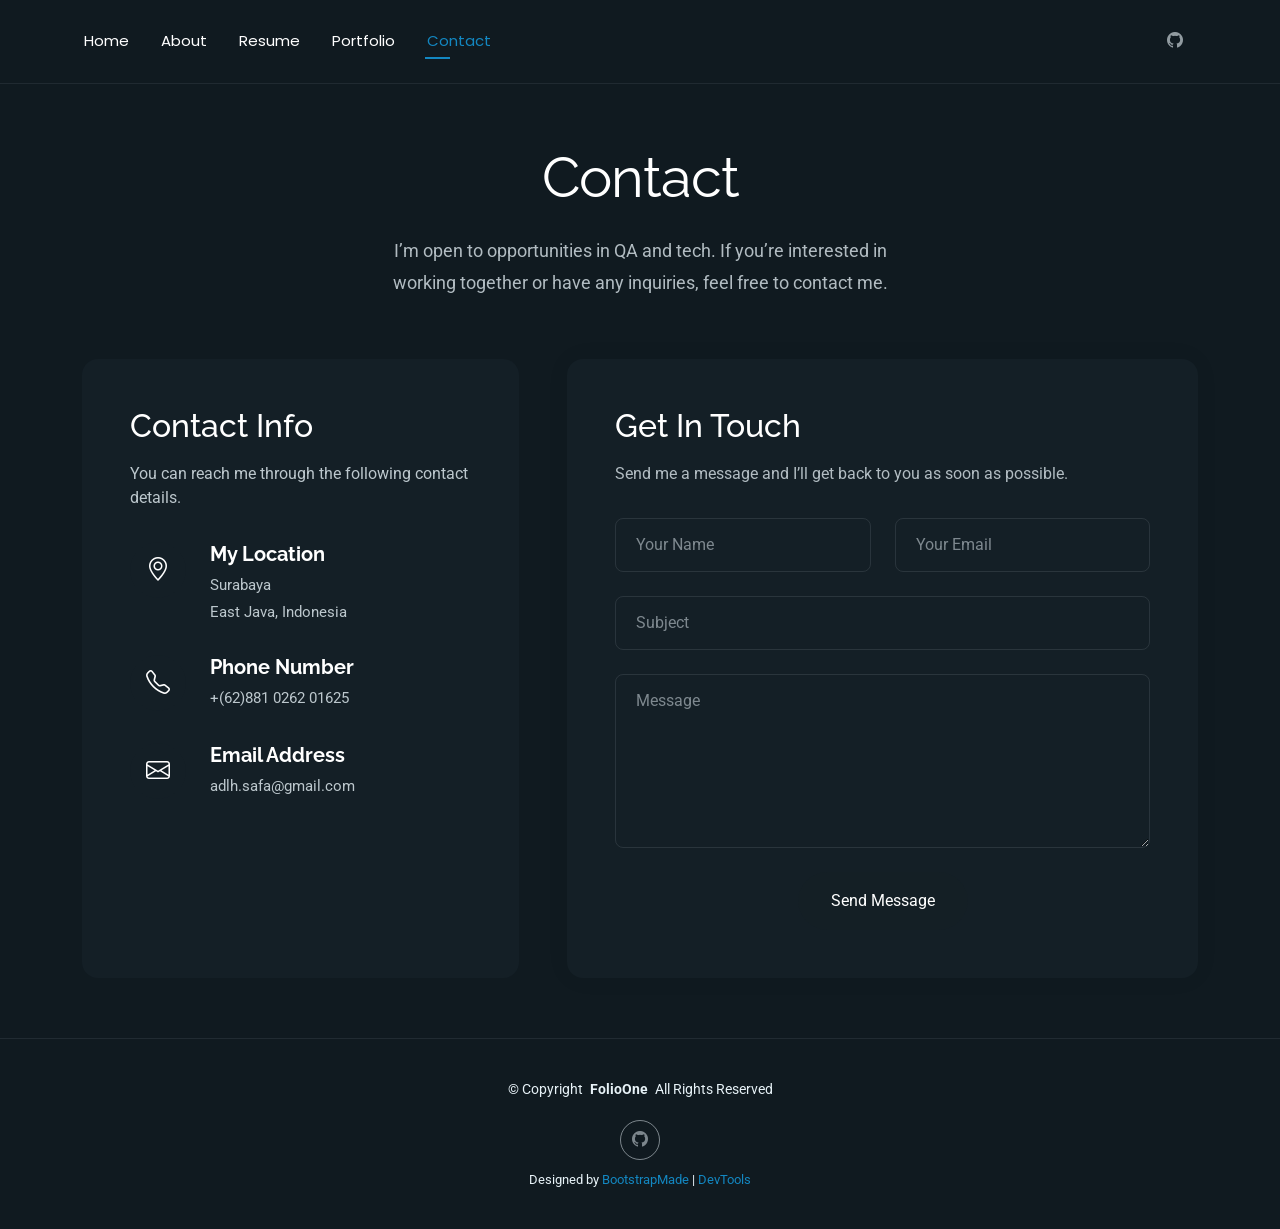
==== commit ec6571b1: "update portfolio" ====
--- a/contact.html
+++ b/contact.html
@@ -100,7 +100,7 @@
                 </div>
                 <div class="content">
                   <h4>Phone Number</h4>
-                  <p>+(62) 8152 0429 829</p>
+                  <p>+(62)881 0262 01625</p>
                 </div>
               </div>
 
--- a/assets/css/main.css
+++ b/assets/css/main.css
@@ -2462,12 +2462,16 @@
 }
 
 .portfolio-details .portfolio-details-media .thumbnail-grid img {
+  width: 100%;
   height: 80px;
   object-fit: cover;
   border-radius: 8px;
   cursor: pointer;
   transition: all 0.3s ease;
   box-shadow: 0 4px 10px rgba(0, 0, 0, 0.05);
+  display: grid;
+  grid-template-columns: repeat(auto-fit, minmax(80px, 1fr));
+  gap: 10px;
 }
 
 .portfolio-details .portfolio-details-media .thumbnail-grid img:hover {
